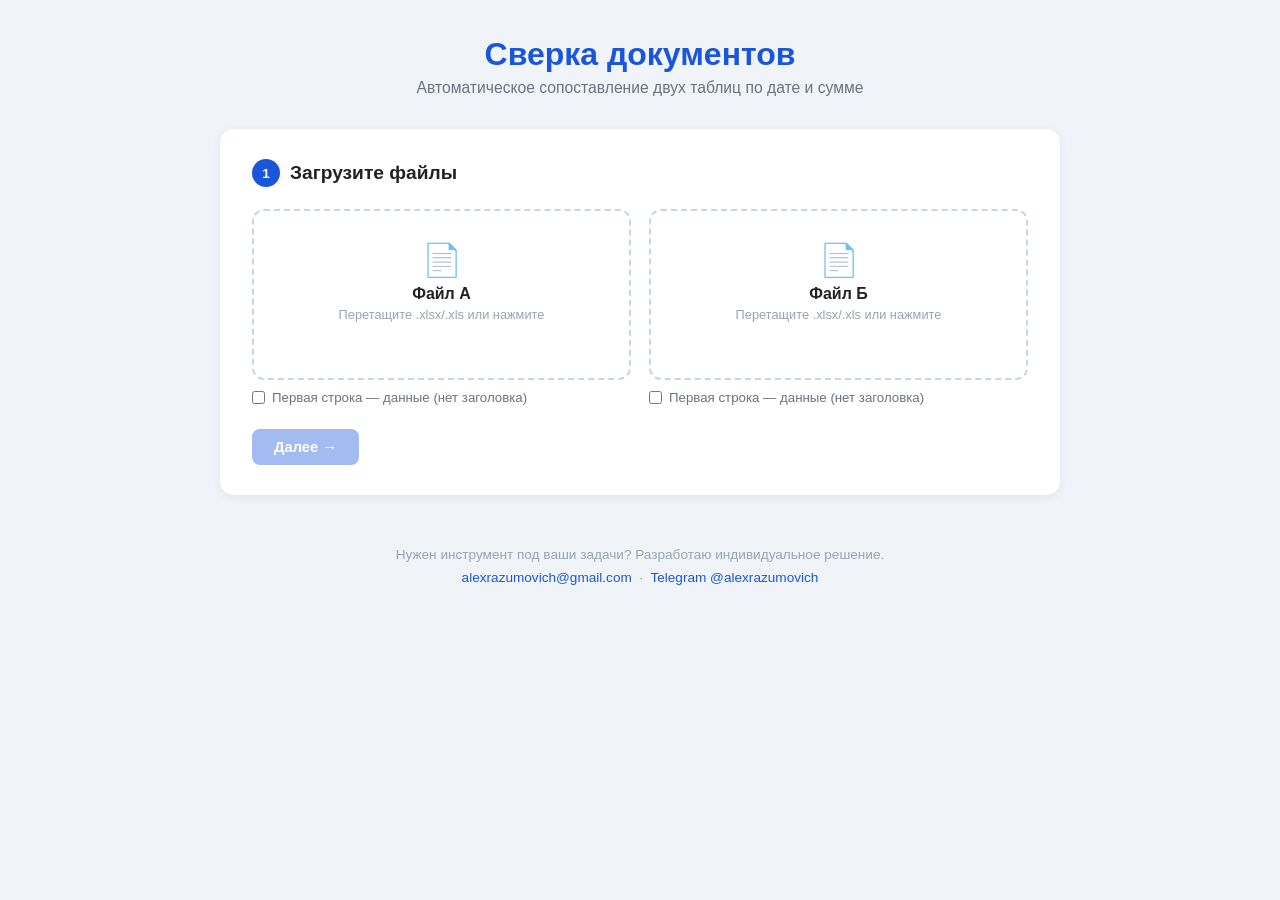
==== static/index.html @ 62da8128 "Initial release: reconciliation web app" ====
<!DOCTYPE html>
<html lang="ru">
<head>
  <meta charset="UTF-8">
  <meta name="viewport" content="width=device-width, initial-scale=1.0">
  <title>Сверка документов</title>
  <link rel="stylesheet" href="/static/style.css?v=10">
</head>
<body>
<div class="container">
  <header>
    <h1>Сверка документов</h1>
    <p class="subtitle">Автоматическое сопоставление двух таблиц по дате и сумме</p>
  </header>

  <!-- Шаг 1: загрузка файлов -->
  <section id="step-upload" class="step">
    <h2><span class="step-num">1</span> Загрузите файлы</h2>
    <div class="upload-row">

      <div class="upload-col">
        <label class="drop-zone" id="drop-a">
          <input type="file" id="input-a" accept=".xlsx,.xls" class="drop-file-input">
          <div class="drop-icon">📄</div>
          <div class="drop-label">Файл А</div>
          <div class="drop-hint">Перетащите .xlsx/.xls или нажмите</div>
          <div class="file-name" id="name-a"></div>
        </label>
        <label class="no-header-label">
          <input type="checkbox" id="no-header-a">
          Первая строка — данные (нет заголовка)
        </label>
      </div>

      <div class="upload-col">
        <label class="drop-zone" id="drop-b">
          <input type="file" id="input-b" accept=".xlsx,.xls" class="drop-file-input">
          <div class="drop-icon">📄</div>
          <div class="drop-label">Файл Б</div>
          <div class="drop-hint">Перетащите .xlsx/.xls или нажмите</div>
          <div class="file-name" id="name-b"></div>
        </label>
        <label class="no-header-label">
          <input type="checkbox" id="no-header-b">
          Первая строка — данные (нет заголовка)
        </label>
      </div>

    </div>
    <button id="btn-preview" class="btn btn-primary" disabled>Далее →</button>
  </section>

  <!-- Шаг 2: настройка -->
  <section id="step-columns" class="step hidden">
    <h2><span class="step-num">2</span> Настройте колонки и точность</h2>
    <div class="cols-row">
      <div class="col-block">
        <h3>Файл А: <span class="file-label" id="name-a-lbl"></span></h3>
        <label>Дата
          <select id="date-col-a"></select>
        </label>
        <label>Сумма
          <select id="amount-col-a"></select>
        </label>
      </div>
      <div class="col-block">
        <h3>Файл Б: <span class="file-label" id="name-b-lbl"></span></h3>
        <label>Дата
          <select id="date-col-b"></select>
        </label>
        <label>Сумма
          <select id="amount-col-b"></select>
        </label>
      </div>
    </div>

    <div class="tolerance-block">
      <h3>Допуск по дате</h3>
      <p class="hint">На сколько дней могут расходиться даты, чтобы строки всё равно считались совпадающими?</p>
      <div class="tol-options">
        <label class="tol-opt"><input type="radio" name="tol" value="0" checked><span>Только точные</span></label>
        <label class="tol-opt"><input type="radio" name="tol" value="1"><span>±1 день</span></label>
        <label class="tol-opt"><input type="radio" name="tol" value="workday"><span>±1 раб.день (пт→пн)</span></label>
        <label class="tol-opt"><input type="radio" name="tol" value="3"><span>±3 дня</span></label>
        <label class="tol-opt"><input type="radio" name="tol" value="7"><span>±7 дней</span></label>
      </div>
    </div>

    <div class="btn-row">
      <button id="btn-back" class="btn btn-secondary">← Назад</button>
      <button id="btn-reconcile" class="btn btn-primary">Выполнить сверку</button>
    </div>
  </section>

  <!-- Загрузка -->
  <section id="step-loading" class="step hidden">
    <div class="spinner"></div>
    <p id="loading-text">Обрабатываем файлы...</p>
  </section>

  <!-- Результат -->
  <section id="step-result" class="step hidden">
    <h2>Сверка завершена</h2>
    <div class="summary-grid" id="summary-grid"></div>
    <div class="legend">
      <span class="leg green">Точное совпадение</span>
      <span class="leg yellow">По дате (допуск)</span>
      <span class="leg orange">Групповое совпадение</span>
      <span class="leg red">Расхождение</span>
    </div>
    <div class="btn-row">
      <button id="btn-download" class="btn btn-success">⬇ Скачать результат .xlsx</button>
      <button id="btn-restart" class="btn btn-secondary">Новая сверка</button>
    </div>
  </section>

  <div id="error-box" class="error-box hidden"></div>
</div>

<footer>
  <p>Нужен инструмент под ваши задачи? Разработаю индивидуальное решение.</p>
  <p>
    <a href="mailto:alexrazumovich@gmail.com">alexrazumovich@gmail.com</a>
    &nbsp;·&nbsp;
    <a href="https://t.me/alexrazumovich" target="_blank">Telegram @alexrazumovich</a>
  </p>
</footer>
<script src="/static/script.js?v=10"></script>
</body>
</html>
---- static/style.css ----
*, *::before, *::after { box-sizing: border-box; margin: 0; padding: 0; }

body {
  font-family: -apple-system, BlinkMacSystemFont, "Segoe UI", Roboto, sans-serif;
  background: #f0f4f8;
  color: #222;
  min-height: 100vh;
  padding: 36px 16px;
}

.container {
  max-width: 840px;
  margin: 0 auto;
}

header { text-align: center; margin-bottom: 32px; }
header h1 { font-size: 2rem; color: #1a56db; margin-bottom: 6px; }
.subtitle  { color: #6b7280; font-size: 0.98rem; }

/* Steps */
.step {
  background: #fff;
  border-radius: 14px;
  padding: 30px 32px;
  box-shadow: 0 2px 10px rgba(0,0,0,0.07);
  margin-bottom: 20px;
}
.step h2 {
  font-size: 1.2rem;
  margin-bottom: 22px;
  display: flex;
  align-items: center;
  gap: 10px;
}
.step-num {
  display: inline-flex;
  align-items: center;
  justify-content: center;
  width: 28px; height: 28px;
  background: #1a56db;
  color: #fff;
  border-radius: 50%;
  font-size: 0.85rem;
  font-weight: 700;
  flex-shrink: 0;
}
.step h3 { font-size: 0.95rem; color: #374151; margin-bottom: 10px; }
.hidden { display: none !important; }

/* Upload */
.upload-row {
  display: grid;
  grid-template-columns: 1fr 1fr;
  gap: 18px;
  margin-bottom: 22px;
}
.upload-col { display: flex; flex-direction: column; gap: 8px; }

.drop-zone {
  position: relative;
  border: 2px dashed #cbd5e1;
  border-radius: 12px;
  padding: 30px 14px;
  text-align: center;
  cursor: pointer;
  transition: border-color .2s, background .2s;
  user-select: none;
}
.drop-zone.dragover {
  border-color: #1a56db;
  background: #eff6ff;
}
.drop-zone.has-file {
  border-color: #16a34a;
  background: #f0fdf4;
}

.drop-file-input { display: none; }

.drop-icon  { font-size: 2rem; margin-bottom: 6px; }
.drop-label { font-weight: 700; font-size: 1rem; }
.drop-hint  { font-size: 0.8rem; color: #9ca3af; margin-top: 4px; }
.file-name  { font-size: 0.82rem; color: #16a34a; margin-top: 8px; font-weight: 600; word-break: break-all; min-height: 18px; }

.no-header-label {
  display: flex;
  align-items: center;
  gap: 7px;
  font-size: 0.83rem;
  color: #6b7280;
  cursor: pointer;
  padding: 2px 0;
}
.no-header-label input { accent-color: #1a56db; cursor: pointer; }

/* Column mapping */
.cols-row {
  display: grid;
  grid-template-columns: 1fr 1fr;
  gap: 18px;
  margin-bottom: 20px;
}
.col-block { background: #f9fafb; border-radius: 10px; padding: 18px; }
.col-block label {
  display: block;
  font-size: 0.88rem;
  color: #374151;
  margin-bottom: 12px;
}
.col-block label:last-child { margin-bottom: 0; }
.col-block select {
  display: block;
  width: 100%;
  margin-top: 4px;
  padding: 7px 10px;
  border: 1px solid #d1d5db;
  border-radius: 7px;
  font-size: 0.88rem;
  background: #fff;
  cursor: pointer;
}
.file-label { color: #6b7280; font-weight: 400; }

/* Tolerance */
.tolerance-block {
  background: #f9fafb;
  border-radius: 10px;
  padding: 18px 20px;
  margin-bottom: 22px;
}
.tolerance-block .hint { font-size: 0.84rem; color: #6b7280; margin-bottom: 14px; }
.tol-options { display: flex; gap: 12px; flex-wrap: wrap; }
.tol-opt { display: flex; align-items: center; gap: 6px; cursor: pointer; }
.tol-opt input { cursor: pointer; accent-color: #1a56db; }
.tol-opt span  { font-size: 0.9rem; }

/* Buttons */
.btn {
  padding: 10px 22px;
  border: none;
  border-radius: 8px;
  font-size: 0.92rem;
  font-weight: 600;
  cursor: pointer;
  transition: background .15s, transform .1s;
}
.btn:active:not(:disabled) { transform: scale(0.97); }
.btn:disabled { opacity: 0.4; cursor: not-allowed; }

.btn-primary  { background: #1a56db; color: #fff; }
.btn-primary:hover:not(:disabled) { background: #1648c0; }

.btn-secondary { background: #e5e7eb; color: #374151; }
.btn-secondary:hover:not(:disabled) { background: #d1d5db; }

.btn-success  { background: #16a34a; color: #fff; }
.btn-success:hover:not(:disabled) { background: #15803d; }

.btn-row { display: flex; gap: 12px; align-items: center; }

/* Loading */
#step-loading { text-align: center; padding: 52px 20px; }
.spinner {
  width: 48px; height: 48px;
  border: 5px solid #e5e7eb;
  border-top-color: #1a56db;
  border-radius: 50%;
  animation: spin .8s linear infinite;
  margin: 0 auto 20px;
}
@keyframes spin { to { transform: rotate(360deg); } }
#loading-text { color: #6b7280; font-size: 0.95rem; }

/* Summary */
.summary-grid {
  display: grid;
  grid-template-columns: repeat(3, 1fr);
  gap: 12px;
  margin-bottom: 20px;
}
.summary-card {
  background: #f9fafb;
  border-radius: 10px;
  padding: 16px 12px;
  text-align: center;
}
.summary-card .val {
  font-size: 1.45rem;
  font-weight: 700;
  color: #111;
  margin-bottom: 4px;
  word-break: break-all;
}
.summary-card .val.ok  { color: #16a34a; }
.summary-card .val.bad { color: #dc2626; }
.summary-card .lbl { font-size: 0.78rem; color: #6b7280; }

/* Legend */
.legend { display: flex; gap: 10px; flex-wrap: wrap; margin-bottom: 14px; }
.leg { padding: 4px 12px; border-radius: 5px; font-size: 0.8rem; }
.leg.green  { background: #C6EFCE; }
.leg.yellow { background: #FFEB9C; }
.leg.orange { background: #FFDAA5; }
.leg.red    { background: #FFC7CE; }

.saved-path {
  font-size: 0.82rem;
  color: #6b7280;
  margin-bottom: 16px;
  font-family: monospace;
}

/* Error */
.error-box {
  background: #fef2f2;
  border: 1px solid #fecaca;
  border-radius: 10px;
  padding: 14px 18px;
  color: #dc2626;
  margin-top: 12px;
  font-size: 0.9rem;
}

footer {
  text-align: center;
  padding: 28px 16px 36px;
  color: #9ca3af;
  font-size: 0.85rem;
  line-height: 1.7;
}
footer a { color: #1a56db; text-decoration: none; }
footer a:hover { text-decoration: underline; }

@media (max-width: 580px) {
  .upload-row, .cols-row, .summary-grid { grid-template-columns: 1fr; }
  .tol-options { flex-direction: column; }
}
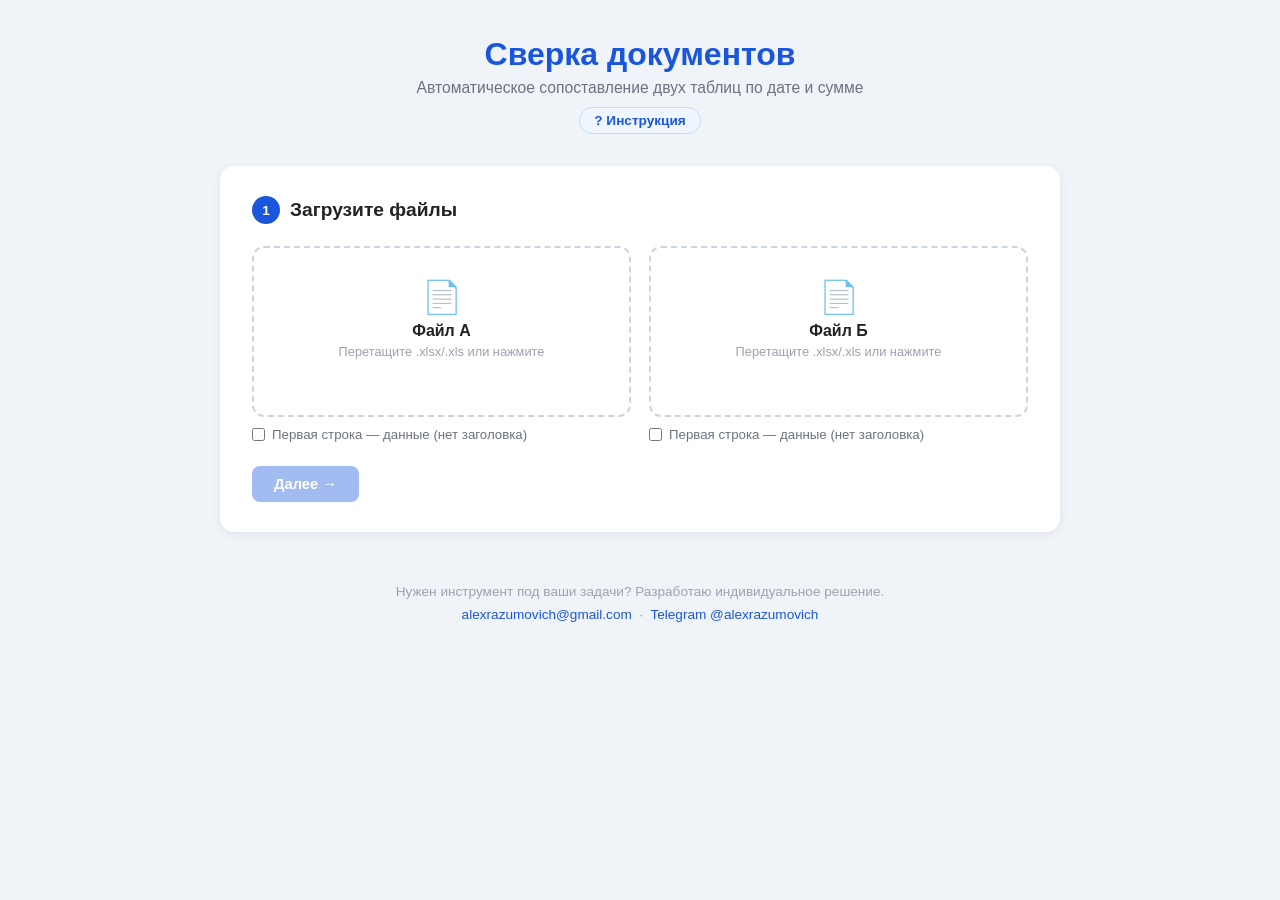
==== commit f375e8af: "Add help page with user instructions - New /help route serving static/help.html - Step-by-step guide" ====
--- a/static/index.html
+++ b/static/index.html
@@ -4,13 +4,14 @@
   <meta charset="UTF-8">
   <meta name="viewport" content="width=device-width, initial-scale=1.0">
   <title>Сверка документов</title>
-  <link rel="stylesheet" href="/static/style.css?v=10">
+  <link rel="stylesheet" href="/static/style.css?v=11">
 </head>
 <body>
 <div class="container">
   <header>
     <h1>Сверка документов</h1>
     <p class="subtitle">Автоматическое сопоставление двух таблиц по дате и сумме</p>
+    <a href="/help" target="_blank" class="help-link">? Инструкция</a>
   </header>
 
   <!-- Шаг 1: загрузка файлов -->
@@ -125,6 +126,6 @@
     <a href="https://t.me/alexrazumovich" target="_blank">Telegram @alexrazumovich</a>
   </p>
 </footer>
-<script src="/static/script.js?v=10"></script>
+<script src="/static/script.js?v=11"></script>
 </body>
 </html>
--- a/static/style.css
+++ b/static/style.css
@@ -231,7 +231,121 @@
 footer a { color: #1a56db; text-decoration: none; }
 footer a:hover { text-decoration: underline; }
 
+/* Help link in header */
+.help-link {
+  display: inline-block;
+  margin-top: 10px;
+  padding: 5px 14px;
+  background: #eff6ff;
+  border: 1px solid #bfdbfe;
+  border-radius: 20px;
+  color: #1a56db;
+  font-size: 0.85rem;
+  font-weight: 600;
+  text-decoration: none;
+  transition: background .15s;
+}
+.help-link:hover { background: #dbeafe; }
+
+/* Help back link */
+.help-back-link {
+  display: inline-block;
+  margin-top: 10px;
+  color: #1a56db;
+  font-size: 0.88rem;
+  text-decoration: none;
+}
+.help-back-link:hover { text-decoration: underline; }
+
+/* Help page sections */
+.help-section { margin-bottom: 0; }
+.help-p { margin-bottom: 14px; font-size: 0.93rem; line-height: 1.65; }
+.help-h3 { font-size: 0.97rem; font-weight: 700; color: #1e3a5f; margin: 18px 0 8px; }
+
+.help-tip {
+  background: #eff6ff;
+  border-left: 3px solid #1a56db;
+  border-radius: 0 8px 8px 0;
+  padding: 10px 14px;
+  font-size: 0.86rem;
+  color: #1e3a5f;
+  margin: 14px 0;
+  line-height: 1.55;
+}
+.help-tip.warn {
+  background: #fffbeb;
+  border-color: #f59e0b;
+  color: #78350f;
+}
+
+.help-list { padding-left: 20px; font-size: 0.9rem; line-height: 1.75; }
+.help-list li { margin-bottom: 4px; }
+
+.help-table {
+  width: 100%;
+  border-collapse: collapse;
+  font-size: 0.88rem;
+  margin: 12px 0 16px;
+}
+.help-table th, .help-table td {
+  border: 1px solid #e5e7eb;
+  padding: 8px 12px;
+  vertical-align: top;
+  line-height: 1.5;
+}
+.help-table th {
+  background: #f3f4f6;
+  font-weight: 700;
+  text-align: left;
+}
+.help-table td:first-child { white-space: nowrap; }
+
+/* Help legend */
+.help-legend { flex-direction: column; gap: 8px; }
+.help-legend-item { display: flex; align-items: flex-start; gap: 12px; }
+.help-legend-item .leg { flex-shrink: 0; min-width: 120px; text-align: center; }
+.help-legend-text { font-size: 0.88rem; line-height: 1.5; color: #374151; }
+
+/* FAQ */
+.faq-item {
+  border: 1px solid #e5e7eb;
+  border-radius: 10px;
+  margin-bottom: 10px;
+  overflow: hidden;
+}
+.faq-q {
+  padding: 13px 16px;
+  font-weight: 600;
+  font-size: 0.92rem;
+  cursor: pointer;
+  background: #f9fafb;
+  user-select: none;
+  position: relative;
+  padding-right: 36px;
+}
+.faq-q::after {
+  content: "▸";
+  position: absolute;
+  right: 14px;
+  top: 50%;
+  transform: translateY(-50%);
+  color: #9ca3af;
+  transition: transform .2s;
+}
+.faq-item.open .faq-q::after { transform: translateY(-50%) rotate(90deg); }
+.faq-a {
+  display: none;
+  padding: 12px 16px;
+  font-size: 0.88rem;
+  line-height: 1.65;
+  color: #374151;
+  border-top: 1px solid #e5e7eb;
+  background: #fff;
+}
+.faq-item.open .faq-a { display: block; }
+
 @media (max-width: 580px) {
   .upload-row, .cols-row, .summary-grid { grid-template-columns: 1fr; }
   .tol-options { flex-direction: column; }
-}
+  .help-legend-item .leg { min-width: 90px; }
+}
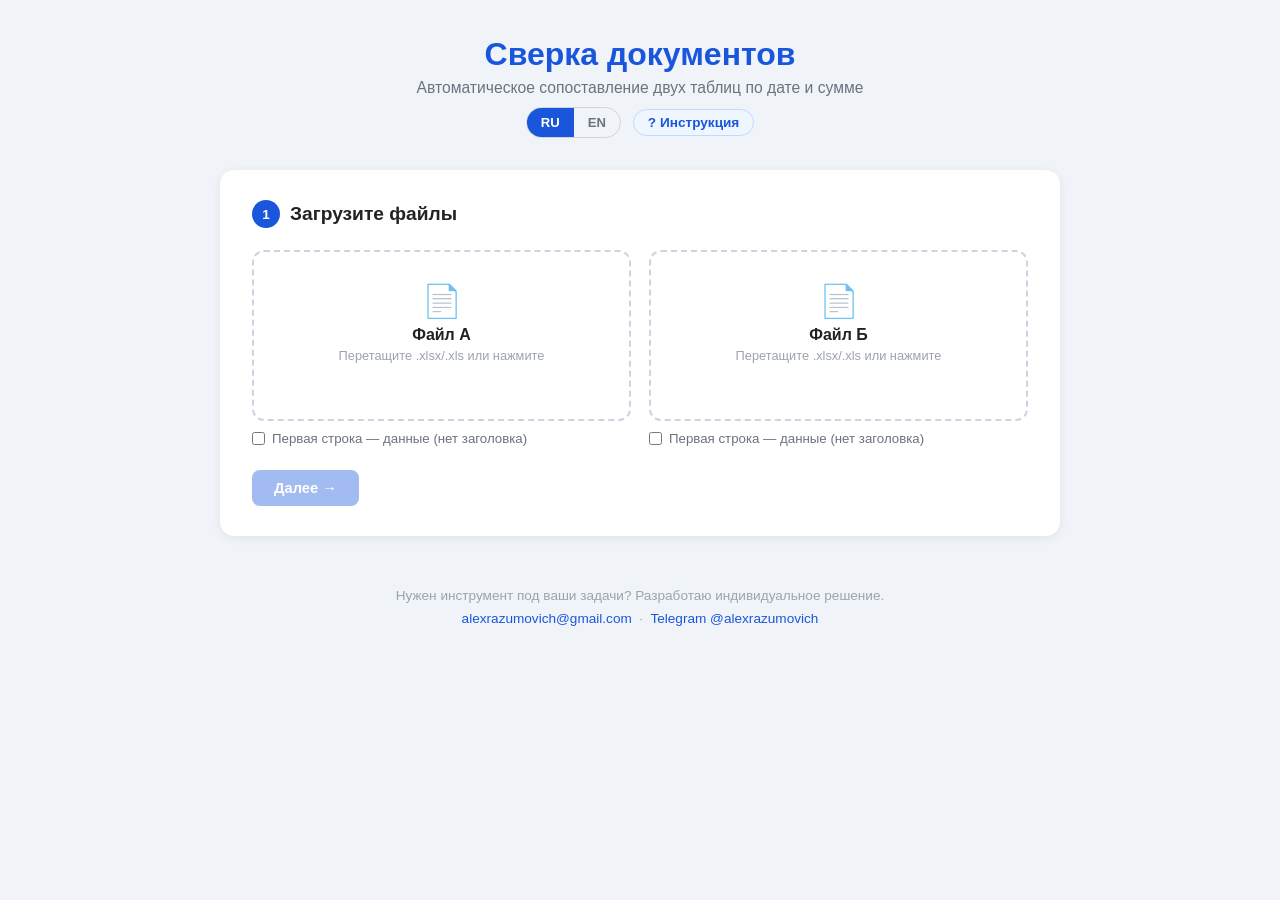
==== commit 0881a80b: "Add English language support (RU/EN switcher) - New routes: /en (English main), /en/help (English in" ====
--- a/static/index.html
+++ b/static/index.html
@@ -4,14 +4,20 @@
   <meta charset="UTF-8">
   <meta name="viewport" content="width=device-width, initial-scale=1.0">
   <title>Сверка документов</title>
-  <link rel="stylesheet" href="/static/style.css?v=11">
+  <link rel="stylesheet" href="/static/style.css?v=12">
 </head>
 <body>
 <div class="container">
   <header>
     <h1>Сверка документов</h1>
     <p class="subtitle">Автоматическое сопоставление двух таблиц по дате и сумме</p>
-    <a href="/help" target="_blank" class="help-link">? Инструкция</a>
+    <div class="header-nav">
+      <div class="lang-switcher">
+        <span class="lang-active">RU</span>
+        <a href="/en">EN</a>
+      </div>
+      <a href="/help" target="_blank" class="help-link">? Инструкция</a>
+    </div>
   </header>
 
   <!-- Шаг 1: загрузка файлов -->
@@ -126,6 +132,7 @@
     <a href="https://t.me/alexrazumovich" target="_blank">Telegram @alexrazumovich</a>
   </p>
 </footer>
-<script src="/static/script.js?v=11"></script>
+<script>const LANG = 'ru';</script>
+<script src="/static/script.js?v=12"></script>
 </body>
 </html>
--- a/static/style.css
+++ b/static/style.css
@@ -231,10 +231,43 @@
 footer a { color: #1a56db; text-decoration: none; }
 footer a:hover { text-decoration: underline; }
 
+/* Header nav row (lang switcher + help link) */
+.header-nav {
+  display: flex;
+  align-items: center;
+  justify-content: center;
+  gap: 12px;
+  margin-top: 10px;
+  flex-wrap: wrap;
+}
+
+/* Language switcher */
+.lang-switcher {
+  display: inline-flex;
+  border: 1px solid #d1d5db;
+  border-radius: 20px;
+  overflow: hidden;
+  font-size: 0.82rem;
+  font-weight: 600;
+}
+.lang-switcher a,
+.lang-switcher .lang-active {
+  padding: 4px 14px;
+  text-decoration: none;
+  color: #6b7280;
+  transition: background .15s;
+  line-height: 1.6;
+}
+.lang-switcher a:hover { background: #f3f4f6; }
+.lang-switcher .lang-active {
+  background: #1a56db;
+  color: #fff;
+  cursor: default;
+}
+
 /* Help link in header */
 .help-link {
   display: inline-block;
-  margin-top: 10px;
   padding: 5px 14px;
   background: #eff6ff;
   border: 1px solid #bfdbfe;
@@ -249,8 +282,6 @@
 
 /* Help back link */
 .help-back-link {
-  display: inline-block;
-  margin-top: 10px;
   color: #1a56db;
   font-size: 0.88rem;
   text-decoration: none;
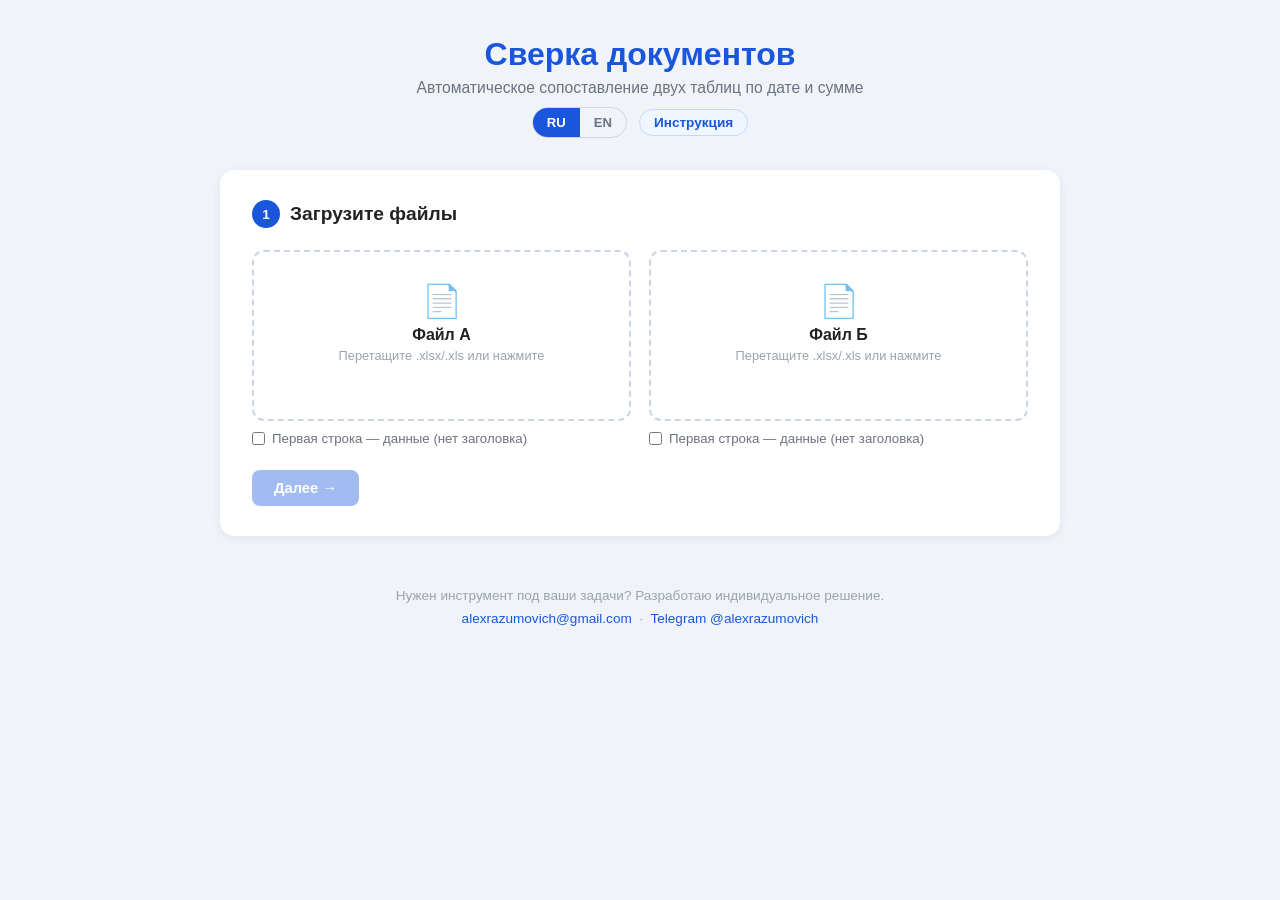
==== commit a41bbb19: "Fix English UI: remove ?, clean Russian text, translate Excel output - Remove ? before help link lab" ====
--- a/static/index.html
+++ b/static/index.html
@@ -16,7 +16,7 @@
         <span class="lang-active">RU</span>
         <a href="/en">EN</a>
       </div>
-      <a href="/help" target="_blank" class="help-link">? Инструкция</a>
+      <a href="/help" target="_blank" class="help-link">Инструкция</a>
     </div>
   </header>
 
